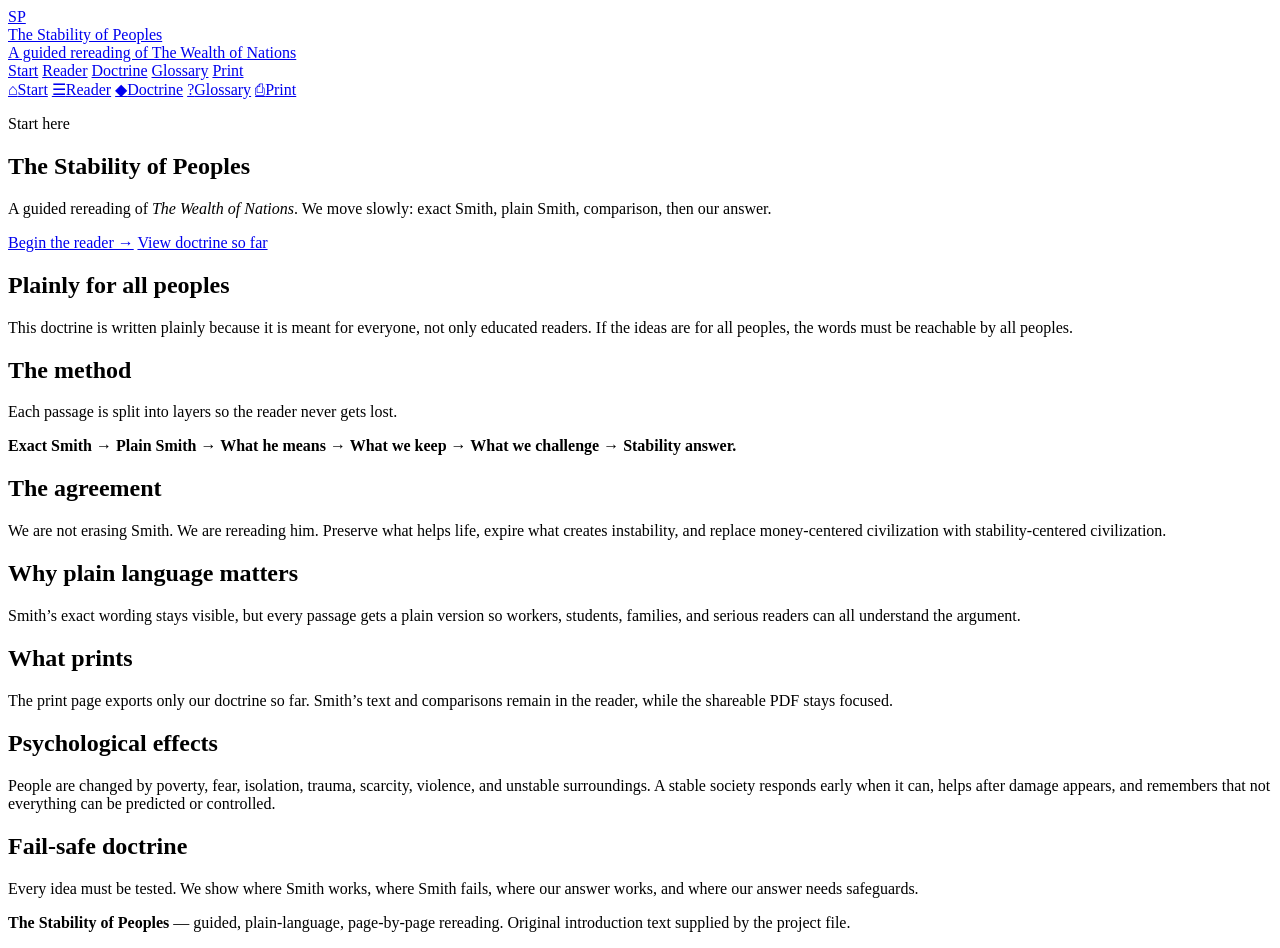
==== index.html @ e4f7df4a "First Upload v1.4 Upload" ====
<!doctype html>
<html lang="en">
<head>
<meta charset="utf-8"><meta name="viewport" content="width=device-width, initial-scale=1">
<title>The Stability of Peoples</title>
<link rel="stylesheet" href="assets/style.css">
</head>
<body data-page="start">

<header class="app-top">
  <a class="brand" href="index.html">
    <div class="brand-mark">SP</div>
    <div>
      <div class="brand-title">The Stability of Peoples</div>
      <div class="brand-subtitle">A guided rereading of The Wealth of Nations</div>
    </div>
  </a>
  <nav class="top-nav"><a class="nav-link" data-nav="start" href="index.html">Start</a>
<a class="nav-link" data-nav="reader" href="reader.html">Reader</a>
<a class="nav-link" data-nav="doctrine" href="doctrine.html">Doctrine</a>
<a class="nav-link" data-nav="glossary" href="glossary.html">Glossary</a>
<a class="nav-link" data-nav="print" href="print.html">Print</a></nav>
</header>
<nav class="mobile-bottom"><a data-nav="start" href="index.html"><span>⌂</span>Start</a>
<a data-nav="reader" href="reader.html"><span>☰</span>Reader</a>
<a data-nav="doctrine" href="doctrine.html"><span>◆</span>Doctrine</a>
<a data-nav="glossary" href="glossary.html"><span>?</span>Glossary</a>
<a data-nav="print" href="print.html"><span>⎙</span>Print</a></nav>

<main class="shell">
  <section class="hero">
    <p class="eyebrow">Start here</p>
    <h1>The Stability of Peoples</h1>
    <p class="lede">A guided rereading of <em>The Wealth of Nations</em>. We move slowly: exact Smith, plain Smith, comparison, then our answer.</p>
    <div class="action-row">
      <a class="primary" href="reader.html">Begin the reader →</a>
      <a class="secondary" href="doctrine.html">View doctrine so far</a>
    </div>
  </section>

  <section class="card purpose-card">
    <h2>Plainly for all peoples</h2>
    <p>This doctrine is written plainly because it is meant for everyone, not only educated readers. If the ideas are for all peoples, the words must be reachable by all peoples.</p>
  </section>

  <section class="grid two">
    <article class="card">
      <h2>The method</h2>
      <p>Each passage is split into layers so the reader never gets lost.</p>
      <p><strong>Exact Smith → Plain Smith → What he means → What we keep → What we challenge → Stability answer.</strong></p>
    </article>
    <article class="card">
      <h2>The agreement</h2>
      <p>We are not erasing Smith. We are rereading him. Preserve what helps life, expire what creates instability, and replace money-centered civilization with stability-centered civilization.</p>
    </article>
    <article class="card">
      <h2>Why plain language matters</h2>
      <p>Smith’s exact wording stays visible, but every passage gets a plain version so workers, students, families, and serious readers can all understand the argument.</p>
    </article>
    <article class="card">
      <h2>What prints</h2>
      <p>The print page exports only our doctrine so far. Smith’s text and comparisons remain in the reader, while the shareable PDF stays focused.</p>
    </article>
    <article class="card">
      <h2>Psychological effects</h2>
      <p>People are changed by poverty, fear, isolation, trauma, scarcity, violence, and unstable surroundings. A stable society responds early when it can, helps after damage appears, and remembers that not everything can be predicted or controlled.</p>
    </article>
    <article class="card">
      <h2>Fail-safe doctrine</h2>
      <p>Every idea must be tested. We show where Smith works, where Smith fails, where our answer works, and where our answer needs safeguards.</p>
    </article>
  </section>
</main>

<footer class="footer">
  <p><strong>The Stability of Peoples</strong> — guided, plain-language, page-by-page rereading. Original introduction text supplied by the project file.</p>
</footer>
<script src="assets/content.js"></script>
<script src="assets/script.js"></script>

</body></html>
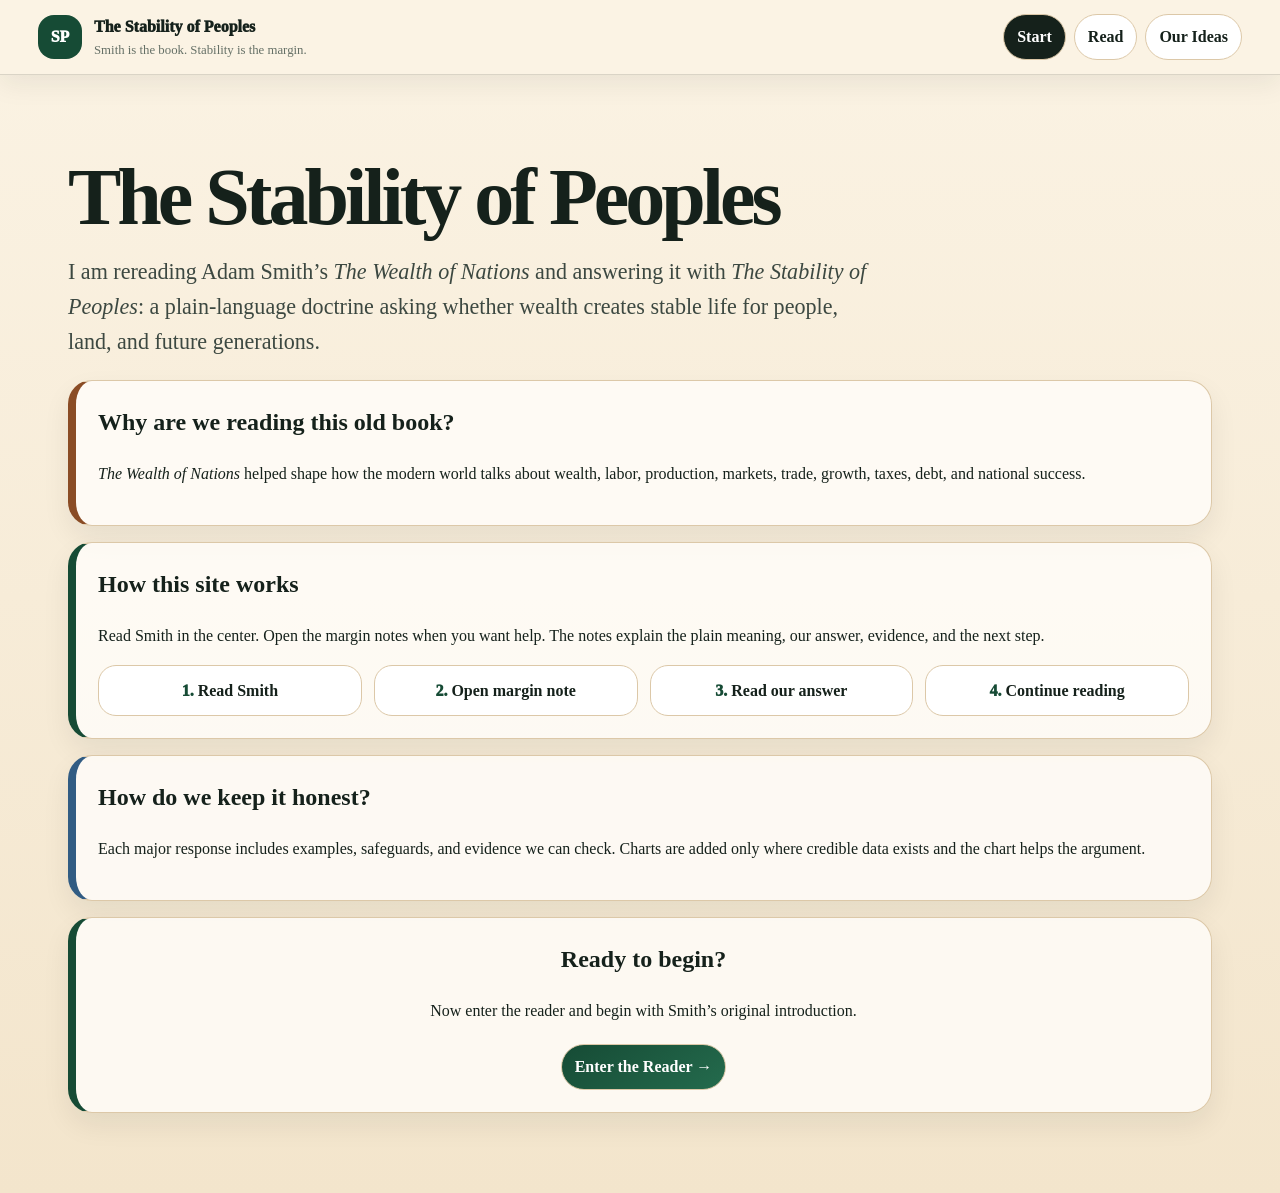
==== commit 3c5dd010: "Name Change" ====
--- a/index.html
+++ b/index.html
@@ -1,81 +1,471 @@
 <!doctype html>
 <html lang="en">
 <head>
-<meta charset="utf-8"><meta name="viewport" content="width=device-width, initial-scale=1">
+<meta charset="utf-8">
+<meta name="viewport" content="width=device-width, initial-scale=1">
 <title>The Stability of Peoples</title>
-<link rel="stylesheet" href="assets/style.css">
+<style>
+:root{
+  --paper:#fbf3e4;--paper2:#f3e5cc;--ink:#15211b;--muted:#657066;--line:#dcc8a8;
+  --smith:#8a4c25;--smithSoft:#fff5e6;--plain:#315c83;--plainSoft:#eef6ff;
+  --stab:#164b35;--stab2:#246b4d;--stabSoft:#eff9f2;--gold:#d39b32;--rose:#9d4358;--bottom:72px
+}
+*{box-sizing:border-box}
+html{scroll-behavior:smooth}
+body{margin:0;color:var(--ink);background:linear-gradient(180deg,var(--paper),var(--paper2));font-family:Georgia,'Times New Roman',serif;line-height:1.6}
+button{font-family:inherit}
+.page{display:none}.page.active{display:block}
+.top{position:sticky;top:0;z-index:50;display:flex;justify-content:space-between;align-items:center;gap:16px;padding:14px clamp(14px,4vw,38px);background:rgba(251,243,228,.96);border-bottom:1px solid rgba(21,33,27,.14);box-shadow:0 8px 28px rgba(21,33,27,.08)}
+.brand{display:flex;gap:12px;align-items:center;text-decoration:none;color:var(--ink)}
+.mark{width:44px;height:44px;display:grid;place-items:center;border-radius:16px;background:var(--stab);color:white;font-weight:950}
+.brand-title{font-weight:950}.brand-sub{font-size:.8rem;color:var(--muted)}
+.nav{display:flex;gap:8px}
+.nav a,.btn{border:1px solid var(--line);background:#fff;text-decoration:none;color:var(--ink);padding:9px 13px;border-radius:999px;font-weight:850;cursor:pointer}
+.nav a.active{background:var(--ink);color:#fff}
+.bottom{display:none}
+.shell{width:min(1180px,100%);margin:auto;padding:26px 18px 64px}
+.hero{padding:clamp(28px,6vw,58px) 0 20px}
+.eyebrow{margin:0 0 10px;color:var(--rose);font-weight:950;letter-spacing:.12em;text-transform:uppercase;font-size:.76rem}
+h1{margin:0;font-size:clamp(2.25rem,7vw,5rem);line-height:.96;letter-spacing:-.05em}
+.lede{max-width:800px;font-size:clamp(1.06rem,2.2vw,1.38rem);color:#3c4841;margin:18px 0 0}
+.card{border:1px solid var(--line);border-radius:24px;padding:22px;margin-bottom:16px;background:rgba(255,253,250,.84);box-shadow:0 12px 28px rgba(21,33,27,.07)}
+.card h2{margin-top:0}.importance{border-left:8px solid var(--smith)}.purpose{border-left:8px solid var(--stab)}.data{border-left:8px solid var(--plain)}
+.actions{display:flex;gap:10px;flex-wrap:wrap;margin-top:20px}.primary{background:linear-gradient(145deg,var(--stab),var(--stab2));color:#fff}.secondary{background:#fff}
+.steps{display:grid;grid-template-columns:repeat(4,1fr);gap:12px;margin-top:15px}
+.step{border:1px solid var(--line);border-radius:18px;background:white;padding:12px;text-align:center;white-space:nowrap;font-weight:850}.step span{color:var(--stab);font-weight:950}
+.reader{display:grid;grid-template-columns:220px minmax(0,1fr) 340px;gap:20px;align-items:start}
+.side,.margin{position:sticky;top:88px;border:1px solid var(--line);border-radius:22px;background:rgba(255,253,250,.9);padding:14px;box-shadow:0 12px 28px rgba(21,33,27,.07);max-height:calc(100vh - 108px);overflow:auto}
+.side h2,.margin h2{font-size:1.05rem;margin:0 0 8px}.side p,.empty p{font-size:.92rem;color:var(--muted);margin:0 0 10px}
+.sections-shell{position:sticky;top:88px;background:transparent!important;border:0!important;box-shadow:none!important;padding:0!important;max-height:none!important;overflow:visible!important}
+.sections-main-toggle{width:100%;justify-content:center}
+.sections-drawer{display:none;margin-top:10px;border:1px solid var(--line);border-radius:22px;background:rgba(255,253,250,.93);box-shadow:0 12px 28px rgba(21,33,27,.07);padding:14px}
+.sections-drawer.open{display:block}
+.secbtn{width:100%;display:flex;justify-content:space-between;gap:8px;border:1px solid var(--line);border-radius:16px;background:var(--smithSoft);padding:11px;text-align:left;font-weight:950;cursor:pointer}
+.secbtn small{display:block;color:var(--muted);font-weight:700}
+.passages{display:none;padding:8px 0}.passages.open{display:block}
+.passages button{width:100%;text-align:left;border:0;background:transparent;border-radius:12px;padding:9px;cursor:pointer;font-weight:850}
+.passages button:hover,.passages button.active{background:#fff}
+.book{background:#fffdf8!important;border-radius:0!important;padding:clamp(18px,3vw,42px)!important;box-shadow:none!important}
+.book-head{text-align:center;border-bottom:1px solid rgba(21,33,27,.15);padding-bottom:18px;margin:0 auto 24px;max-width:760px}
+.book-head h2{margin:0;font-size:clamp(1.8rem,4vw,3rem)}.book-head p{color:var(--muted);max-width:620px;margin:8px auto 0}
+.book-text{max-width:760px;margin:0 auto;font-size:clamp(1.06rem,2.1vw,1.24rem);line-height:1.88}
+.para{position:relative;margin:0 0 1.4em;padding-right:46px}.para p{margin:0}
+.star{position:absolute;right:0;top:.1em;width:34px;height:34px;border-radius:999px;border:1px solid var(--line);background:#fff8e9;color:var(--smith);display:grid;place-items:center;cursor:pointer;font-weight:950;box-shadow:0 6px 14px rgba(21,33,27,.08)}
+.star.active{background:var(--stab);color:#fff}
+.margin-explainer{max-width:760px;margin:0 auto 22px;padding:14px 16px;border:1px solid var(--line);border-left:6px solid var(--smith);border-radius:18px;background:#fff8e9;font-size:.98rem}
+.read-bottom-controls{max-width:760px;margin:28px auto 0;padding-top:18px;border-top:1px solid rgba(21,33,27,.14);display:flex;justify-content:space-between;gap:12px}
+.read-bottom-controls button{min-width:120px}
+.note{border:0!important;border-radius:18px!important;background:#fff;padding:14px;margin-bottom:12px;box-shadow:0 8px 18px rgba(21,33,27,.06)}
+.note h3{margin:0 0 8px;color:var(--stab);text-transform:uppercase;font-size:.74rem!important;letter-spacing:.11em!important}
+.note.plain{background:linear-gradient(180deg,#e9f4ff,#fff)!important;border-top:6px solid var(--plain)!important}
+.note.challenge{background:linear-gradient(180deg,#fff2d9,#fff)!important;border-top:6px solid var(--gold)!important}
+.note.answer{background:linear-gradient(180deg,#e8f8ee,#fff)!important;border-top:8px solid var(--stab)!important}
+.note.chart{background:linear-gradient(180deg,#eaf1ff,#fff)!important;border-top:8px solid #263b73!important}
+.note.takeaway{background:linear-gradient(180deg,#e3f6eb,#fff)!important;border:2px solid rgba(22,75,53,.22)!important}
+.note-flow-cue{text-align:center;color:var(--muted);font-weight:950;margin:-5px 0 7px}
+.eg{display:grid;gap:8px}.eg div{border:1px solid var(--line);border-radius:14px;background:#fff;padding:10px}.eg strong{display:block;color:var(--smith);margin-bottom:4px}
+.svg-line-chart{width:100%;height:auto;display:block;background:#fff;border:1px solid rgba(49,92,131,.18);border-radius:16px;margin:12px 0}
+.chart-legend{display:flex;flex-wrap:wrap;gap:8px;margin:8px 0 10px;font-size:.86rem}.legend-item{display:inline-flex;align-items:center;gap:6px;padding:5px 9px;border:1px solid var(--line);border-radius:999px;background:#fff}
+.legend-swatch{width:18px;height:4px;border-radius:999px;background:#315c83}.legend-swatch.income{background:#164b35}
+.chart-source{font-size:.82rem;color:var(--muted);border-top:1px solid rgba(21,33,27,.12);padding-top:8px;margin-top:8px}
+.chartnote{color:var(--muted);font-size:.86rem}.doctrine-line{font-size:clamp(1.08rem,2vw,1.38rem);font-weight:950;line-height:1.28;color:var(--stab)}
+.mactions{display:flex;gap:8px;flex-wrap:wrap;margin-top:14px}.mactions .primary{width:100%}
+.list{display:grid;gap:12px}.doctrine{counter-increment:item;display:grid;grid-template-columns:48px 1fr;gap:14px;border:1px solid var(--line);border-radius:22px;padding:18px;background:#fff}.list.doctrines{counter-reset:item}
+.doctrine:before{content:counter(item);display:grid;place-items:center;width:42px;height:42px;border-radius:15px;background:var(--stab);color:#fff;font-weight:950}
+.gloss{display:grid;grid-template-columns:180px 1fr;gap:14px;padding:18px;border-radius:20px;border:1px solid var(--line);background:#fff}.term{font-weight:950;color:var(--smith)}
+.sheet{display:none;position:fixed;left:0;right:0;bottom:var(--bottom);z-index:90;background:rgba(251,243,228,.98);border-top:1px solid var(--line);box-shadow:0 -18px 45px rgba(21,33,27,.22);max-height:72vh;overflow:auto;padding:14px}.sheet.open{display:block}
+.sheethead{display:flex;justify-content:space-between;align-items:center;gap:10px;margin-bottom:10px}.sheethead h2{font-size:1.1rem;margin:0}
+@media(max-width:1060px){.reader{grid-template-columns:210px 1fr}.margin{display:none}}
+@media(max-width:760px){
+  body{padding-bottom:var(--bottom)}.nav{display:none}.top{position:relative}.brand-sub{display:none}
+  .bottom{position:fixed;bottom:0;left:0;right:0;z-index:80;height:var(--bottom);display:grid;grid-template-columns:repeat(3,1fr);background:rgba(251,243,228,.96);border-top:1px solid rgba(21,33,27,.16);box-shadow:0 -10px 30px rgba(21,33,27,.12)}
+  .bottom a{display:flex;flex-direction:column;align-items:center;justify-content:center;gap:3px;text-decoration:none;font-size:.73rem;font-weight:900}.bottom a.active{color:var(--stab)}
+  .shell{text-align:center;padding:18px 14px 38px}.reader,.steps,.gloss{grid-template-columns:1fr}.sections-shell{position:relative;top:auto;text-align:left}
+  .book{text-align:left;padding:18px 12px!important}.book-head{text-align:center}.para{padding-right:0}.star{position:static;display:inline-grid;margin-top:10px}
+  .lede{margin-left:auto;margin-right:auto}.actions{justify-content:center}.step{white-space:normal}
+  .read-bottom-controls{flex-direction:column}.read-bottom-controls button{width:100%}
+}
+@media print{.top,.bottom,.side,.margin,.sheet,.star{display:none!important}body{background:#fff;color:#000;padding:0}.page{display:block!important}.shell{max-width:100%;padding:0}.hero,.card,.book{box-shadow:none;border-color:#999;background:#fff}}
+
+/* V5: close/continue behavior + generic indexed line chart polish */
+.margin-empty-reset{
+  border:1px dashed var(--line);
+  border-radius:18px;
+  padding:16px;
+  background:#fffdf8;
+}
+.chart-subnote{
+  font-size:.82rem;
+  color:var(--muted);
+  margin-top:-4px;
+}
+
+.sheet,
+#sheetBody {
+  scroll-behavior: auto !important;
+}
+
+
+/* Hour update: start entry, reader onboarding, examples good/bad */
+.start-entry-card{text-align:center;border-left:8px solid var(--stab)}
+.start-entry-card .actions{justify-content:center}
+.before-begin{max-width:760px;margin:0 auto 22px;padding:18px 18px;border:2px solid rgba(22,75,53,.22);border-left:10px solid var(--stab);border-radius:22px;background:linear-gradient(180deg,#e8f8ee,#fffdf8);box-shadow:0 12px 28px rgba(21,33,27,.07)}
+.before-begin h2{margin:0 0 8px;font-size:1.28rem}
+.before-begin p{margin:0 0 14px}
+.eg .good{background:linear-gradient(180deg,#e8f8ee,#fff)!important;border-left:7px solid var(--stab)!important}
+.eg .bad{background:linear-gradient(180deg,#ffe9e9,#fff)!important;border-left:7px solid #9d2f2f!important}
+.eg .warning{background:linear-gradient(180deg,#fff2d9,#fff)!important;border-left:7px solid var(--gold)!important}
+
+
+/* Passage 1 evidence cards */
+.fact-cards{
+  display:grid;
+  grid-template-columns:1fr 1fr;
+  gap:12px;
+  margin:12px 0;
+}
+.fact-card{
+  border:1px solid rgba(21,33,27,.14);
+  border-radius:18px;
+  background:#fff;
+  padding:14px;
+  box-shadow:0 8px 18px rgba(21,33,27,.05);
+}
+.fact-card .flabel{
+  font-size:.75rem;
+  font-weight:950;
+  letter-spacing:.08em;
+  text-transform:uppercase;
+  color:var(--muted);
+  margin-bottom:6px;
+}
+.fact-card .fvalue{
+  font-size:1.45rem;
+  line-height:1.08;
+  color:var(--stab);
+  font-weight:950;
+  margin-bottom:8px;
+}
+.fact-card .fcaption{
+  font-size:.88rem;
+  color:#3c4841;
+}
+@media(max-width:760px){
+  .fact-cards{grid-template-columns:1fr}
+}
+
+
+/* Evidence chart polish update */
+.vchart{
+  display:grid;
+  gap:14px;
+  margin:16px 0;
+}
+.vchart .row{
+  display:grid;
+  grid-template-columns:58px 1fr auto;
+  align-items:center;
+  gap:10px;
+  font-weight:850;
+}
+.vchart .track{
+  height:28px;
+  border-radius:999px;
+  background:#eef2ee;
+  overflow:hidden;
+  border:1px solid rgba(21,33,27,.12);
+}
+.vchart .fill{
+  height:100%;
+  border-radius:999px;
+  background:linear-gradient(90deg,var(--stab),var(--stab2));
+}
+.vchart .val{
+  font-size:1.12rem;
+  color:var(--stab);
+  font-weight:950;
+}
+.meaning-note{
+  border:1px solid rgba(22,75,53,.2);
+  border-left:7px solid var(--stab);
+  background:linear-gradient(180deg,#f0fbf3,#fff);
+  border-radius:16px;
+  padding:12px;
+  margin-top:12px;
+  font-size:.92rem;
+}
+@media(max-width:760px){
+  .vchart .row{grid-template-columns:1fr}
+  .vchart .track{height:24px}
+}
+
+</style>
 </head>
-<body data-page="start">
-
-<header class="app-top">
-  <a class="brand" href="index.html">
-    <div class="brand-mark">SP</div>
-    <div>
-      <div class="brand-title">The Stability of Peoples</div>
-      <div class="brand-subtitle">A guided rereading of The Wealth of Nations</div>
-    </div>
-  </a>
-  <nav class="top-nav"><a class="nav-link" data-nav="start" href="index.html">Start</a>
-<a class="nav-link" data-nav="reader" href="reader.html">Reader</a>
-<a class="nav-link" data-nav="doctrine" href="doctrine.html">Doctrine</a>
-<a class="nav-link" data-nav="glossary" href="glossary.html">Glossary</a>
-<a class="nav-link" data-nav="print" href="print.html">Print</a></nav>
+<body>
+<header class="top">
+  <a class="brand" href="#start"><div class="mark">SP</div><div><div class="brand-title">The Stability of Peoples</div><div class="brand-sub">Smith is the book. Stability is the margin.</div></div></a>
+  <nav class="nav"><a data-route="start" href="#start">Start</a><a data-route="read" href="#read">Read</a><a data-route="ideas" href="#ideas">Our Ideas</a></nav>
 </header>
-<nav class="mobile-bottom"><a data-nav="start" href="index.html"><span>⌂</span>Start</a>
-<a data-nav="reader" href="reader.html"><span>☰</span>Reader</a>
-<a data-nav="doctrine" href="doctrine.html"><span>◆</span>Doctrine</a>
-<a data-nav="glossary" href="glossary.html"><span>?</span>Glossary</a>
-<a data-nav="print" href="print.html"><span>⎙</span>Print</a></nav>
-
-<main class="shell">
-  <section class="hero">
-    <p class="eyebrow">Start here</p>
-    <h1>The Stability of Peoples</h1>
-    <p class="lede">A guided rereading of <em>The Wealth of Nations</em>. We move slowly: exact Smith, plain Smith, comparison, then our answer.</p>
-    <div class="action-row">
-      <a class="primary" href="reader.html">Begin the reader →</a>
-      <a class="secondary" href="doctrine.html">View doctrine so far</a>
+<nav class="bottom"><a data-route="start" href="#start"><span>⌂</span>Start</a><a data-route="read" href="#read"><span>☰</span>Read</a><a data-route="ideas" href="#ideas"><span>◆</span>Ideas</a></nav>
+<main>
+  <section class="page active" id="page-start">
+    <div class="shell">
+      <section class="hero">
+        <!---- <p class="eyebrow"></p>  Just in case I ever want to use this --> 
+        <h1>The Stability of Peoples</h1>
+        <p class="lede">I am rereading Adam Smith’s <em>The Wealth of Nations</em> and answering it with <em>The Stability of Peoples</em>: a plain-language doctrine asking whether wealth creates stable life for people, land, and future generations.</p>
+      </section>
+      <section class="card importance"><h2>Why are we reading this old book?</h2><p><em>The Wealth of Nations</em> helped shape how the modern world talks about wealth, labor, production, markets, trade, growth, taxes, debt, and national success.</p></section>
+      <section class="card purpose"><h2>How this site works</h2><p>Read Smith in the center. Open the margin notes when you want help. The notes explain the plain meaning, our answer, evidence, and the next step.</p><div class="steps"><div class="step"><span>1.</span> Read Smith</div><div class="step"><span>2.</span> Open margin note</div><div class="step"><span>3.</span> Read our answer</div><div class="step"><span>4.</span> Continue reading</div></div></section>
+      <section class="card data"><h2>How do we keep it honest?</h2><p>Each major response includes examples, safeguards, and evidence we can check. Charts are added only where credible data exists and the chart helps the argument.</p></section>
+      <section class="card purpose start-entry-card"><h2>Ready to begin?</h2><p>Now enter the reader and begin with Smith’s original introduction.</p><div class="actions"><a class="btn primary" href="#read">Enter the Reader →</a></div></section>
     </div>
   </section>
-
-  <section class="card purpose-card">
-    <h2>Plainly for all peoples</h2>
-    <p>This doctrine is written plainly because it is meant for everyone, not only educated readers. If the ideas are for all peoples, the words must be reachable by all peoples.</p>
+  <section class="page" id="page-read">
+    <div class="shell">
+      
+      <div class="before-begin no-print"><h2>Before you begin</h2><p><strong>Read Smith like a book.</strong> The ✦ mark opens the margin notes when you want the plain meaning, our answer, evidence, and takeaway.</p></div>
+      
+      <div class="reader">
+        <aside class="side no-print sections-shell"><button class="btn secondary sections-main-toggle" id="sectionsToggle">☰ Sections</button><div class="sections-drawer" id="sectionsDrawer"><h2>Sections</h2><p>Open a section and jump to a part of the text.</p><div id="sectionNav"></div></div></aside>
+        <article class="book"><div id="bookRoot"></div><div class="read-bottom-controls no-print"><button class="btn secondary" id="readPrev">← Back</button><button class="btn primary" id="readNext">Next →</button></div></article>
+        <aside class="margin" id="margin"><div class="empty"><h2>Margin notes</h2><p>Select a margin mark beside Smith’s text. This side panel will show the plain meaning, our answer, examples, evidence, and takeaway.</p></div></aside>
+      </div>
+    </div>
   </section>
-
-  <section class="grid two">
-    <article class="card">
-      <h2>The method</h2>
-      <p>Each passage is split into layers so the reader never gets lost.</p>
-      <p><strong>Exact Smith → Plain Smith → What he means → What we keep → What we challenge → Stability answer.</strong></p>
-    </article>
-    <article class="card">
-      <h2>The agreement</h2>
-      <p>We are not erasing Smith. We are rereading him. Preserve what helps life, expire what creates instability, and replace money-centered civilization with stability-centered civilization.</p>
-    </article>
-    <article class="card">
-      <h2>Why plain language matters</h2>
-      <p>Smith’s exact wording stays visible, but every passage gets a plain version so workers, students, families, and serious readers can all understand the argument.</p>
-    </article>
-    <article class="card">
-      <h2>What prints</h2>
-      <p>The print page exports only our doctrine so far. Smith’s text and comparisons remain in the reader, while the shareable PDF stays focused.</p>
-    </article>
-    <article class="card">
-      <h2>Psychological effects</h2>
-      <p>People are changed by poverty, fear, isolation, trauma, scarcity, violence, and unstable surroundings. A stable society responds early when it can, helps after damage appears, and remembers that not everything can be predicted or controlled.</p>
-    </article>
-    <article class="card">
-      <h2>Fail-safe doctrine</h2>
-      <p>Every idea must be tested. We show where Smith works, where Smith fails, where our answer works, and where our answer needs safeguards.</p>
-    </article>
-  </section>
+  <section class="page" id="page-ideas"><div class="shell"><section class="hero"><p class="eyebrow">Our ideas</p><h1>Doctrine so far</h1><p class="lede">Written plainly for all peoples, not only educated readers.</p></section><section id="doctrine"></section><section class="card no-print"><button class="btn primary" onclick="window.print()">Print / Save as PDF</button></section></div></section>
+  <section class="page" id="page-help"><div class="shell"><section class="hero"><p class="eyebrow">Word help</p><h1>Glossary</h1><p class="lede">Old economic words translated into plain language.</p></section><section id="glossary"></section></div></section>
 </main>
-
-<footer class="footer">
-  <p><strong>The Stability of Peoples</strong> — guided, plain-language, page-by-page rereading. Original introduction text supplied by the project file.</p>
-</footer>
-<script src="assets/content.js"></script>
-<script src="assets/script.js"></script>
-
-</body></html>
+<section class="sheet" id="sheet"><div class="sheethead"><h2>Margin note</h2><button class="btn" id="closeSheet">Close</button></div><div id="sheetBody"></div></section>
+<script>window.SOP_DATA = {"project": {"title": "The Stability of Peoples", "subtitle": "A guided rereading of The Wealth of Nations", "modeLabels": {"exact": "Exact Smith", "plain": "Plain Smith", "compare": "Compare", "answer": "Our Answer"}, "plainPurpose": "This doctrine is written plainly for all peoples, not only educated readers. If an idea is meant to serve everyone, the words must be reachable by everyone.", "importanceIntro": {"title": "Why reread The Wealth of Nations?", "body": "We are not reading Adam Smith as a dead historical author. We are reading him because the modern world still lives inside many of the questions his work helped make normal: How do nations grow? How should labor be organized? How do markets, trade, capital, public revenue, and debt shape national success? The Wealth of Nations did not create modern economics by itself, but it became one of the great source texts behind wealth-centered economic common sense. That is why The Stability of Peoples answers it directly. If we are living inside a world shaped by wealth-centered doctrine, then we must ask whether wealth has actually created stable life for people, land, and future generations.", "example1": "Smith’s division of labor still echoes in factories, warehouses, offices, logistics, and supply chains: one person does one part, another person does another part, and the whole system produces more.", "example2": "Smith argued that national wealth is not just gold or money, but what people produce and trade. Today countries still judge themselves by production, trade, GDP, jobs, markets, and growth."}}, "passages": [{"id": "intro-01", "section": "Introduction", "number": "Passage 1 of 6", "title": "Annual Labour Supplies Life", "exact": "The annual labour of every nation is the fund which originally supplies it with all the necessaries and conveniencies of life which it annually consumes, and which consist always either in the immediate produce of that labour, or in what is purchased with that produce from other nations.", "plainSmith": "The work people do each year is what gives a country the food, goods, comforts, and trade it lives on.", "smithMeans": "Smith begins by saying that a nation’s real supply does not come from gold or titles. It comes from the yearly work of its people and what that work can produce or trade for.", "keep": "We keep the move away from money-worship. Smith is right that real wealth begins in actual human work and real supply.", "challenge": "Supply alone is not enough. A society can produce a lot and still leave its people unstable, isolated, sick, indebted, or unable to live with dignity.", "answer": "Smith is right that work supplies life, but we have to go further. People do not only need goods. They need stable lives. A society should ask: does our work create food, shelter, care, safe movement, repair, and a better future, or does it only create more things while people stay unstable?", "doctrine": "Work should not only produce things. It should protect life over time.", "examples": {"smithWorks": "A farming town grows enough food, repairs tools, and trades extra crops for supplies. Smith’s point works because real labor creates real life support.", "smithFails": "A country produces record amounts of goods, but workers cannot afford rent or healthcare. The work exists, but life is still unstable.", "oursWorks": "A city counts food, housing, repair, care, and safe movement as part of its real work. It uses human capability to keep life steady.", "oursFails": "If society calls everything 'stability work' without clear priorities, people can be over-directed or confused. Safeguard: define basic needs first and keep participation transparent."}, "chart": {"chartType": "line", "chartTitle": "Production is not protection", "chartIdea": "This chart asks a direct life-protection question: after all the work, growth, and supply in the country, can people absorb a small emergency without borrowing, selling something, or falling behind?", "measureQuestion": "Can ordinary adults protect themselves from a small emergency?", "whatItShows": "From 2013 to 2025, the share of adults who could cover a $400 emergency with cash or equivalent improved but stayed fragile. The youngest adults end at only 45%, meaning most adults under 30 could not cover that small emergency in this way.", "whatItDoesNotProve": "This does not prove production is bad. It does not explain every cause of financial fragility. It shows that supply alone is not protection: work should help life become more secure over time.", "sourceNote": "Source: Federal Reserve Survey of Household Economics and Decisionmaking, adults who would cover a $400 emergency expense using cash or its equivalent. The table runs from 2013 to 2025 and includes age breakdowns.", "lineSeries": [{"key": "allAdults", "label": "All adults", "color": "#315c83"}, {"key": "age18to29", "label": "Ages 18–29", "color": "#8a4c25"}], "lineData": [{"year": "2013", "allAdults": 50, "age18to29": 41}, {"year": "2014", "allAdults": 53, "age18to29": 42}, {"year": "2015", "allAdults": 54, "age18to29": 45}, {"year": "2016", "allAdults": 56, "age18to29": 46}, {"year": "2017", "allAdults": 59, "age18to29": 50}, {"year": "2018", "allAdults": 61, "age18to29": 51}, {"year": "2019", "allAdults": 63, "age18to29": 50}, {"year": "2020", "allAdults": 64, "age18to29": 54}, {"year": "2021", "allAdults": 68, "age18to29": 58}, {"year": "2022", "allAdults": 63, "age18to29": 51}, {"year": "2023", "allAdults": 63, "age18to29": 52}, {"year": "2024", "allAdults": 63, "age18to29": 47}, {"year": "2025", "allAdults": 63, "age18to29": 45}], "valueSuffix": "%", "meaningNote": "This is not a poverty line or income chart. It is a practical stability test: could someone cover a small emergency with cash or its equivalent? If not, ordinary life is still exposed.", "dataSources": ["Federal Reserve SHED: $400 emergency expense, all adults and by age, 2013–2025."]}, "lessonTitle": "Where wealth comes from", "beforeRead": "Smith begins with a simple idea: a country lives from the work people do.", "simpleTakeaway": "Work creates supply, but supply is not enough. Work should help protect life over time.", "marginTitle": "Where wealth comes from", "marginIntro": "Smith begins by saying a nation lives from the work people do each year."}, {"id": "intro-02", "section": "Introduction", "number": "Passage 2 of 6", "title": "Supply Compared to Population", "exact": "According, therefore, as this produce, or what is purchased with it, bears a greater or smaller proportion to the number of those who are to consume it, the nation will be better or worse supplied with all the necessaries and conveniencies for which it has occasion.", "plainSmith": "A country is better or worse supplied depending on how much it produces or trades for compared with how many people need to live from it.", "smithMeans": "Smith is measuring national well-being by the relationship between supply and the number of people who must consume that supply.", "keep": "We keep the basic question of proportion. A society must ask whether enough exists for the people who depend on it.", "challenge": "Enough total supply does not mean fair access, stable access, or healthy access. Food can exist while people go hungry. Housing can exist while people sleep outside. Medicine can exist while people die without care.", "answer": "Smith is right that supply must be compared to the number of people who need it. But we cannot stop at total supply. We have to ask whether people can actually reach what exists. Food on shelves does not feed people who cannot afford it. Empty homes do not house people if rent blocks them.", "doctrine": "A society is not abundant if people cannot reach what they need.", "examples": {"smithWorks": "A village has enough grain stored for winter because it produced enough for its population. Supply compared to people matters.", "smithFails": "A city has enough apartments and food, but prices keep working families from accessing them.", "oursWorks": "A local system tracks not only how much food and housing exists, but who can actually reach it.", "oursFails": "Access programs can be abused or become unfair if rules are unclear. Safeguard: make access simple, public, reviewed, and tied to real need."}, "chart": {"chartType": "line", "chartTitle": "More renters are blocked by cost", "chartIdea": "This chart shows the share of renter households spending more than 30% of income on rent and utilities. It uses one unit: percent of renters. The point is simple: even in a wealthy society, many people cannot reach housing affordably.", "measureQuestion": "Can people actually reach the housing society has produced?", "whatItShows": "The share of renter households burdened by housing costs has grown over the long run, from roughly one quarter of renters in 1960 to about half of renters in recent years.", "whatItDoesNotProve": "This does not prove there is enough housing everywhere. It does not explain every cause of high rent. It proves the simpler point that supply and access are different: many people cannot reach housing affordably.", "sourceNote": "Sources: Harvard Joint Center for Housing Studies long-run renter cost-burden analysis; U.S. Census Bureau renter cost-burden reporting. Cost burden means spending more than 30% of income on rent and utilities.", "lineSeries": [{"key": "burdenShare", "label": "Cost-burdened renter households", "color": "#8a4c25"}], "lineData": [{"year": "1960", "burdenShare": 24}, {"year": "1980", "burdenShare": 35}, {"year": "2021", "burdenShare": 49}, {"year": "2023", "burdenShare": 50}, {"year": "2024", "burdenShare": 49}], "valueSuffix": "%", "dataSources": ["Harvard Joint Center for Housing Studies: long-run renter cost burdens.", "U.S. Census Bureau: renter households spending more than 30% of income on rent and utilities."]}, "lessonTitle": "Enough for the people", "beforeRead": "Smith asks whether what a country produces is enough for the people who must live from it.", "simpleTakeaway": "It is not enough for goods to exist. People must be able to reach what they need.", "marginTitle": "Enough for the people", "marginIntro": "Smith compares what a country produces with the number of people who must live from it."}, {"id": "intro-03", "section": "Introduction", "number": "Passage 3 of 6", "title": "Skill and Useful Labour", "exact": "But this proportion must in every nation be regulated by two different circumstances: first, by the skill, dexterity, and judgment with which its labour is generally applied; and, secondly, by the proportion between the number of those who are employed in useful labour, and that of those who are not so employed.", "plainSmith": "How well a country is supplied depends on how skillfully people work, and how many people are doing useful work compared with those who are not.", "smithMeans": "Smith gives two main causes of supply: the quality of labor and the share of people doing useful labor.", "keep": "We keep the importance of skill, judgment, training, and organized capability.", "challenge": "The phrase 'useful labour' is too narrow if it only means market-visible production. Care, prevention, repair, teaching, healing, and land stewardship are useful even when they do not look like profit-producing labor.", "answer": "Smith is right that skill and useful work matter. But useful work must mean more than work that produces goods for sale. Raising children, caring for elders, preventing violence, repairing homes, cleaning public spaces, restoring land, and teaching basic skills all help hold life together.", "doctrine": "Useful work is any work that helps life become more stable.", "examples": {"smithWorks": "A skilled carpenter builds stronger homes faster than an untrained person. Skill clearly improves supply.", "smithFails": "A caregiver keeps an elder safe every day, but the market may treat that work as low value or invisible.", "oursWorks": "A neighborhood counts repair, care, teaching, cleaning, and food work as real stability work.", "oursFails": "If every activity is called useful, priorities can blur. Safeguard: ask whether the work clearly lowers instability or protects life."}, "chart": {"chartType": "bar", "chartTitle": "One hidden form of useful work: unpaid family caregiving", "chartIdea": "This is one visible example of useful work the market does not fully account for. The numbers estimate the value of unpaid family caregiving, not every form of unpaid useful work.", "measureQuestion": "What useful work is invisible or undercounted if we only look at market wages?", "whatItShows": "AARP estimated unpaid family caregiving at about $600 billion in 2021 and about $1.01 trillion in 2024. That care supports families, hospitals, employers, and public systems.", "whatItDoesNotProve": "This does not count all useful work outside wages. It does not include every form of unpaid household labor, child-raising, neighborhood help, public-space maintenance, informal teaching, or prevention work.", "sourceNote": "Sources: AARP unpaid family caregiving valuation reports for 2021 and 2024.", "barData": [{"label": "2021", "value": 600}, {"label": "2024", "value": 1010}], "valuePrefix": "$", "valueSuffix": "B", "dataSources": ["AARP: Valuing the Invaluable, unpaid family caregiving estimates."], "meaningNote": "What the numbers account for: unpaid care by family caregivers, including help with daily activities, meals, transportation, medication, appointments, supervision, finances, and practical support for adults who need care. It is only one example of useful work society depends on without fully recognizing."}, "lessonTitle": "Useful work", "beforeRead": "Smith says supply depends on skill and how many people are doing useful labor.", "simpleTakeaway": "Useful work is more than market work. Care, repair, teaching, and prevention also hold life together.", "marginTitle": "Useful work", "marginIntro": "Smith says supply depends on skill and useful labor."}, {"id": "intro-04", "section": "Introduction", "number": "Passage 4 of 6", "title": "Productivity Is Not Justice", "exact": "Among civilized and thriving nations, on the contrary, though a great number of people do not labour at all, many of whom consume the produce of ten times, frequently of a hundred times, more labour than the greater part of those who work; yet the produce of the whole labour of the society is so great, that all are often abundantly supplied.", "plainSmith": "Smith says productive societies can make so much that even poor workers may have more goods than people in less productive societies. At the same time, he admits that many people who do not labor consume far more than the workers themselves.", "smithMeans": "Smith is making a comparison between societies. He is saying that high productivity can raise the general supply of goods. But inside that point, he also shows a serious inequality: some people consume the labor of many while others do the work.", "keep": "We keep the basic truth that better tools, skill, organization, and cooperation can create more goods and make life materially easier.", "challenge": "We reject using comparison to poorer conditions as proof of justice. Saying workers are better off than people somewhere else does not answer whether they are stable, respected, secure, or receiving a fair share of the life they help create.", "answer": "The Stability of Peoples asks a different question: does abundance become stable life for the people who produce it? If a society produces plenty while workers remain fragile and owners consume the labor of many, then productivity is being used to cover extraction.", "doctrine": "A society is not just because workers have more than the desperate elsewhere; it is just when the people who create abundance receive stable life from it.", "examples": {"smithWorks": "A society with better tools and organization can produce more food, clothing, housing materials, and medicine than a society with fewer tools. Smith’s point works when productivity truly expands life support.", "smithFails": "A worker may own more goods than people in poorer conditions elsewhere, but still live one emergency away from eviction, medical debt, hunger, or collapse.", "oursWorks": "A society uses productivity to shorten insecurity: better wages, safer housing, public care, food access, training, and time for family.", "oursFails": "Our response can become too focused on blaming owners and miss practical production needs. Safeguard: judge both extraction and supply. A stable people needs enough production and fair stability from that production."}, "chart": {"chartType": "line", "chartTitle": "Workers produced more, but pay did not rise the same way", "chartIdea": "This chart shows percent growth since 1973. Productivity means output per hour. Real hourly compensation means pay and benefits after inflation. The point is that producing more does not automatically mean workers receive stable life from what they produce.", "measureQuestion": "Do the people creating abundance receive stable life from it?", "whatItShows": "Productivity and compensation once moved more closely together, but after the 1970s productivity rose much faster than real hourly compensation.", "whatItDoesNotProve": "This does not prove productivity is bad. It does not prove every business owner is evil. It proves productivity by itself is not justice.", "sourceNote": "Source lane: Bureau of Labor Statistics productivity and real hourly compensation data for the nonfarm business sector; EPI productivity-pay gap presentation for historical comparison.", "lineSeries": [{"key": "productivityGrowth", "label": "Labor productivity growth", "color": "#315c83"}, {"key": "compensationGrowth", "label": "Real hourly compensation growth", "color": "#164b35"}], "lineData": [{"year": "1973", "productivityGrowth": 0, "compensationGrowth": 0}, {"year": "1990", "productivityGrowth": 30, "compensationGrowth": 9}, {"year": "2000", "productivityGrowth": 55, "compensationGrowth": 17}, {"year": "2010", "productivityGrowth": 77, "compensationGrowth": 28}, {"year": "2020", "productivityGrowth": 101, "compensationGrowth": 56}, {"year": "2024", "productivityGrowth": 112, "compensationGrowth": 62}], "valueSuffix": "%", "dataSources": ["BLS: labor productivity and real hourly compensation, nonfarm business sector.", "EPI: productivity-pay gap historical comparison."]}, "lessonTitle": "Productivity is not justice", "beforeRead": "Smith says productive societies can create much more abundance, but he also reveals a problem: some consume the labor of many.", "simpleTakeaway": "The people creating abundance should receive stable life from it.", "marginTitle": "Productivity is not justice", "marginIntro": "Smith shows that productive societies can create abundance while some consume the labor of many."}, {"id": "intro-05", "section": "Introduction", "number": "Passage 5 of 6", "title": "Smith’s Map, Our Map", "exact": "The causes of this improvement in the productive powers of labour, and the order according to which its produce is naturally distributed among the different ranks and conditions of men in the society, make the subject of the first book of this Inquiry.", "plainSmith": "Smith says Book I will study why labor becomes more productive and how what labor produces is divided among different ranks and conditions of people.", "smithMeans": "Smith is telling the reader the map of his inquiry. He will study production first, then how the product of labor is distributed through society.", "keep": "We keep the need for a clear map. A serious doctrine must show the reader what it is studying and why.", "challenge": "Smith’s map follows wealth: productivity, distribution, capital, policy, revenue, and debt. Our map has to follow stability: people, land, labor, care, movement, money, public responsibility, and long-term consequences.", "answer": "The Stability of Peoples needs its own map. We are not only asking how wealth is produced and divided. We are asking whether the whole system leaves people, land, and future generations more stable or more damaged.", "doctrine": "The old map followed wealth. The new map must follow stability.", "examples": {"smithWorks": "Smith’s map works because it organizes a huge subject. He tells the reader where the inquiry is going instead of leaving the argument scattered.", "smithFails": "A map of wealth can miss the things that decide whether life is actually stable: trauma, care, land damage, car dependency, debt pressure, public trust, and children’s conditions.", "oursWorks": "Our map helps each passage ask the same steady questions: what helps life, what creates instability, what must be changed, and what safeguards are needed.", "oursFails": "Our map can become too broad if everything is included at once. Safeguard: move page by page, keep each passage focused, and save only one clear doctrine line at a time."}, "chart": {"skipChart": true, "lineData": []}, "lessonTitle": "Smith’s map, our map", "beforeRead": "Smith tells the reader how his book will be organized. We use that to explain how our project must be organized.", "simpleTakeaway": "The old map followed wealth. The new map must follow stability.", "marginTitle": "Smith’s map, our map", "marginIntro": "Smith tells the reader how his book will be organized."}, {"id": "intro-06", "section": "Introduction", "number": "Passage 6 of 6", "title": "Public Revenue, Expense, and Debt", "exact": "The fifth and last book treats of the revenue of the sovereign, or commonwealth. In this book I have endeavoured to shew, first, what are the necessary expenses of the sovereign, or commonwealth... and, thirdly and lastly, what are the reasons and causes which have induced almost all modern governments to mortgage some part of this revenue, or to contract debts.", "plainSmith": "Smith says the final book studies public expenses, how society pays for them, and why governments take on debt.", "smithMeans": "Smith ends the introduction by turning from private production to public responsibility: what the commonwealth must pay for, who contributes, and what debt does to real wealth.", "keep": "We keep the idea that public systems have necessary expenses and that debt affects the future.", "challenge": "Public expense cannot be judged only as burden. Some public spending prevents greater instability. Some debt is destructive extraction, but some investment prevents collapse.", "answer": "Smith is right that public spending and debt matter. But we should not treat all public expense as waste. Some spending prevents bigger damage later. Some debt is dangerous because it feeds extraction. Some debt may be justified if it prevents collapse and builds stable foundations.", "doctrine": "Public spending is justified when it protects life and lowers future instability.", "examples": {"smithWorks": "A government that tracks spending, taxes, and debt can avoid waste and future burden.", "smithFails": "Fear of public cost can block repairs until bridges fail, people become homeless, or health problems become emergencies.", "oursWorks": "A city spends early on drainage, clinics, housing repair, and child support so bigger crises are prevented.", "oursFails": "Calling spending 'stability' can hide waste or corruption. Safeguard: require proof that spending lowers real instability over time."}, "chart": {"chartType": "line", "chartTitle": "Child poverty kept returning across decades", "chartIdea": "This long-run chart uses the official poverty rate for related children in families. It shows that child poverty is not one bad year. It is a repeated failure that society has seen, reduced at times, and allowed to return.", "measureQuestion": "Does public responsibility prevent child instability over time?", "whatItShows": "Child poverty fell sharply after the early 1960s, but it repeatedly rose again in later decades. The line shows many chances to make child poverty unacceptable, yet the problem kept returning.", "whatItDoesNotProve": "This does not prove every public program works or that poverty has one cause. It shows that child poverty is a long-term public responsibility, not a temporary surprise.", "sourceNote": "Source: U.S. Census Bureau child poverty data via FRED series HSTPOVARU18YRCFBPPP, related children in families below the poverty threshold. This is the official poverty measure, not the Supplemental Poverty Measure.", "lineSeries": [{"key": "childPoverty", "label": "Child poverty rate", "color": "#8a4c25"}], "lineData": [{"year": "1959", "childPoverty": 26.9}, {"year": "1969", "childPoverty": 13.8}, {"year": "1983", "childPoverty": 22.3}, {"year": "1993", "childPoverty": 22.7}, {"year": "2000", "childPoverty": 16.2}, {"year": "2010", "childPoverty": 22.0}, {"year": "2019", "childPoverty": 14.4}, {"year": "2020", "childPoverty": 15.7}, {"year": "2021", "childPoverty": 15.0}, {"year": "2022", "childPoverty": 14.8}, {"year": "2023", "childPoverty": 15.0}, {"year": "2024", "childPoverty": 14.0}], "valueSuffix": "%", "meaningNote": "The sharp 2021 Supplemental Poverty Measure drop from pandemic-era supports is important, but it uses a different poverty measure. This main chart stays with one long-run official measure so the decades are easier to compare.", "dataSources": ["FRED / U.S. Census Bureau: Poverty Status of People by Age, Related Children in Families, Below Poverty Threshold, 1959–2024."]}, "lessonTitle": "Public responsibility", "beforeRead": "Smith points to government revenue, public expenses, and debt.", "simpleTakeaway": "Public spending should be judged by whether it protects life and prevents future instability.", "marginTitle": "Public responsibility", "marginIntro": "Smith points to public expenses, revenue, and debt."}], "glossary": [{"term": "Annual labour", "smith": "The work done by a nation’s people in a year.", "plain": "The yearly work people do.", "stability": "Living capability used to supply and stabilize life."}, {"term": "Necessaries and conveniencies", "smith": "The goods and comforts society consumes.", "plain": "What people need and what makes life easier.", "stability": "The foundations of life: food, shelter, care, movement, safety, land, and dignity."}, {"term": "Useful labour", "smith": "Labor that contributes to productive supply.", "plain": "Work that helps produce what society uses.", "stability": "Any contribution that lowers instability over time, including care, repair, teaching, healing, and prevention."}, {"term": "Capital stock", "smith": "Accumulated resources that put labor into motion.", "plain": "Stored wealth or tools used to make more things happen.", "stability": "Stored capability that should serve durable life, not private domination."}, {"term": "Revenue of the sovereign", "smith": "The income of the government or commonwealth.", "plain": "Public money used for public responsibilities.", "stability": "Shared resources used to protect the foundations of life."}, {"term": "Efficiency", "smith": "Greater productive power of labor.", "plain": "Making more with skill and organization.", "stability": "Lowering total instability across the whole life of consequences."}], "doctrine": ["This doctrine is written plainly for all peoples, not only educated readers.", "If an idea is meant to serve everyone, the words must be reachable by everyone.", "People are shaped by what happens to them. A stable society responds early, fairly, and with flexibility.", "A stable society does not pretend all damage can be prevented. It prepares to help after damage appears, while protecting others from preventable harm.", "A people is not stable because it produces; it is stable when its production protects life across time.", "Abundance is false when people cannot access the foundations of life.", "Useful labor is any contribution that lowers total instability across time.", "Extraction begins when one person consumes the labor of many without restoring stability to the many.", "Abundance without stability is organized insecurity.", "Distribution must be judged by stability, not only by income.", "Public expense is justified when it secures the foundations of durable life.", "True efficiency must be measured across the whole life of its consequences.", "Efficiency does not mean lowering immediate cost. It means lowering total instability across time.", "Money may serve exchange, but it must never govern existence.", "Labor is not merely a cost of production; it is the living capacity of a people.", "A society is not just because workers have more than the desperate elsewhere; it is just when the people who create abundance receive stable life from it.", "The old map followed wealth. The new map must follow stability."], "readerMode": "modalBlocks", "sections": [{"id": "introduction", "title": "Introduction", "subtitle": "Smith’s opening argument about labor, supply, productivity, wealth, and public responsibility.", "passageIds": ["intro-01", "intro-02", "intro-03", "intro-04", "intro-05", "intro-06"]}, {"id": "book-i", "title": "Book I", "subtitle": "Labour, division of labour, wages, profit, and rent.", "passageIds": []}, {"id": "book-ii", "title": "Book II", "subtitle": "Capital stock, accumulation, and productive labour.", "passageIds": []}, {"id": "book-iii", "title": "Book III", "subtitle": "Town, country, agriculture, cities, and development.", "passageIds": []}, {"id": "book-iv", "title": "Book IV", "subtitle": "Mercantile systems, trade, policy, and colonies.", "passageIds": []}, {"id": "book-v", "title": "Book V", "subtitle": "Public expenses, revenue, taxes, and debt.", "passageIds": []}]};</script>
+<script>
+
+(function(){
+const DATA=window.SOP_DATA||{},passages=DATA.passages||[],sections=DATA.sections||[];
+let selected=null,currentReadIndex=0;
+
+function esc(s){return String(s??"").replaceAll("&","&amp;").replaceAll("<","&lt;").replaceAll(">","&gt;").replaceAll('"',"&quot;").replaceAll("'","&#039;")}
+function route(){const raw=(location.hash||"#start").replace("#","").split(":")[0];return ["start","read","ideas","help"].includes(raw)?raw:"start"}
+function renderRoute(){const r=route();document.querySelectorAll(".page").forEach(p=>p.classList.remove("active"));document.querySelector("#page-"+r)?.classList.add("active");document.querySelectorAll("[data-route]").forEach(a=>a.classList.toggle("active",a.dataset.route===r));if(!location.hash.includes(":"))scrollTo({top:0,behavior:"instant"})}
+function byId(id){return passages.find(p=>p.id===id)}
+function setCurrentById(id){const idx=passages.findIndex(p=>p.id===id);if(idx>=0)currentReadIndex=idx}
+
+function closeSectionsDrawer(){document.querySelector("#sectionsDrawer")?.classList.remove("open")}
+function wireSectionsDrawer(){document.querySelector("#sectionsToggle")?.addEventListener("click",()=>document.querySelector("#sectionsDrawer")?.classList.toggle("open"))}
+
+function renderNav(){
+  const root=document.querySelector("#sectionNav"); if(!root)return;
+  root.innerHTML=sections.map((s)=>{
+    const ids=s.passageIds||[];
+    const links=ids.length?ids.map(id=>{
+      const p=byId(id);
+      return p?`<button data-jump="${esc(id)}">${esc(p.marginTitle||p.title)}</button>`:"";
+    }).join(""):`<button disabled>Coming later</button>`;
+    return `<div><button class="secbtn" data-sec="${esc(s.id)}"><span>${esc(s.title)}<small>${esc(s.subtitle||"")} ${ids.length?"· "+ids.length+" notes":""}</small></span><span>▾</span></button><div class="passages" id="nav-${esc(s.id)}">${links}</div></div>`;
+  }).join("");
+
+  root.querySelectorAll(".secbtn").forEach(b=>b.onclick=()=>document.querySelector("#nav-"+CSS.escape(b.dataset.sec))?.classList.toggle("open"));
+  root.querySelectorAll("[data-jump]").forEach(b=>b.onclick=()=>{
+    const id=b.dataset.jump;
+    setCurrentById(id);
+    location.hash="read:"+id;
+    document.getElementById(id)?.scrollIntoView({behavior:"smooth",block:"center"});
+    closeSectionsDrawer();
+  });
+}
+
+function renderBook(){
+  const root=document.querySelector("#bookRoot"); if(!root)return;
+  root.innerHTML=sections.map(s=>{
+    const ids=s.passageIds||[]; if(!ids.length)return "";
+    const paras=ids.map(id=>{
+      const p=byId(id); if(!p)return "";
+      return `<div class="para" id="${esc(id)}"><p>${esc(p.exact)}</p><button class="star" data-note="${esc(id)}" title="Open margin note">✦</button></div>`;
+    }).join("");
+    return `<section><div class="book-head"><h2>${esc(s.title)} of The Wealth of Nations</h2></div><div class="book-text">${paras}</div></section>`;
+  }).join("");
+  root.querySelectorAll("[data-note]").forEach(b=>b.onclick=()=>selectNote(b.dataset.note));
+}
+
+
+function getLineSeries(c){
+  if(Array.isArray(c?.lineSeries) && c.lineSeries.length) return c.lineSeries;
+  return [
+    {key:"gdpIndex",label:"Real GDP per capita",color:"#315c83"},
+    {key:"incomeIndex",label:"Real median household income",color:"#164b35"}
+  ];
+}
+
+function fmtVal(v,c){
+  const pre=c?.valuePrefix||"";
+  const suf=c?.valueSuffix||"";
+  return `${pre}${v}${suf}`;
+}
+
+function renderLineChart(c){
+  const rows=c?.lineData||[];
+  if(!rows.length)return `<p class="chartnote">No chart added yet. This claim needs a data check first.</p>`;
+  const series=getLineSeries(c);
+  const W=520,H=260,padL=48,padR=18,padT=24,padB=42;
+  const vals=rows.flatMap(r=>series.map(s=>r[s.key])).filter(v=>typeof v==="number");
+  const min=Math.min(0,Math.floor(Math.min(...vals)/10)*10);
+  const max=Math.ceil(Math.max(...vals)/10)*10;
+  const x=i=>padL+(i*(W-padL-padR)/(Math.max(1,rows.length-1)));
+  const y=v=>padT+(max-v)*(H-padT-padB)/(max-min || 1);
+  const makePath=key=>rows.map((r,i)=>`${i===0?"M":"L"} ${x(i).toFixed(1)} ${y(r[key]).toFixed(1)}`).join(" ");
+  const grid=[min,Math.round((min+max)/2),max].map(v=>`<line x1="${padL}" x2="${W-padR}" y1="${y(v).toFixed(1)}" y2="${y(v).toFixed(1)}" stroke="rgba(21,33,27,.13)" stroke-width="1"/><text x="8" y="${(y(v)+4).toFixed(1)}" font-size="11" fill="#657066">${fmtVal(v,c)}</text>`).join("");
+  const labels=rows.map((r,i)=>`<text x="${x(i).toFixed(1)}" y="${H-16}" font-size="11" fill="#657066" text-anchor="middle">${r.year}</text>`).join("");
+  const legend=`<div class="chart-legend">${series.map(s=>`<span class="legend-item"><span class="legend-swatch" style="background:${s.color}"></span>${esc(s.label)}</span>`).join("")}</div>`;
+  const paths=series.map(s=>{
+    const pts=rows.map((r,i)=>`<circle cx="${x(i).toFixed(1)}" cy="${y(r[s.key]).toFixed(1)}" r="3.5" fill="${s.color}"><title>${esc(s.label)} ${fmtVal(r[s.key],c)}</title></circle>`).join("");
+    return `<path d="${makePath(s.key)}" fill="none" stroke="${s.color}" stroke-width="4" stroke-linecap="round" stroke-linejoin="round"/>${pts}`;
+  }).join("");
+  return `${legend}<svg class="svg-line-chart" viewBox="0 0 ${W} ${H}" role="img" aria-label="${esc(c.chartTitle||"Line chart")}"><rect x="0" y="0" width="${W}" height="${H}" rx="16" fill="#fff"/>${grid}<line x1="${padL}" x2="${W-padR}" y1="${H-padB}" y2="${H-padB}" stroke="rgba(21,33,27,.25)"/><line x1="${padL}" x2="${padL}" y1="${padT}" y2="${H-padB}" stroke="rgba(21,33,27,.25)"/>${paths}${labels}</svg>`;
+}
+
+function renderBarChart(c){
+  const rows=c?.barData||[];
+  if(!rows.length)return `<p class="chartnote">No chart added yet. This claim needs a data check first.</p>`;
+  const max=Math.max(...rows.map(r=>r.value));
+  return `<div class="vchart">${rows.map(r=>{
+    const pct=Math.max(4,Math.round((r.value/max)*100));
+    return `<div class="row"><div>${esc(r.label)}</div><div class="track"><div class="fill" style="width:${pct}%"></div></div><div class="val">${fmtVal(r.value,c)}</div></div>`;
+  }).join("")}</div>`;
+}
+
+
+function renderCardChart(c){
+  const cards=c?.cards||[];
+  if(!cards.length)return `<p class="chartnote">No evidence cards added yet.</p>`;
+  return `<div class="fact-cards">${cards.map(card=>`
+    <div class="fact-card">
+      <div class="flabel">${esc(card.label)}</div>
+      <div class="fvalue">${esc(card.value)}</div>
+      <div class="fcaption">${esc(card.caption)}</div>
+    </div>
+  `).join("")}</div>`;
+}
+
+function renderEvidenceChart(c){
+  if(c?.skipChart)return "";
+  if(c?.chartType==="bar")return renderBarChart(c);
+  if(c?.chartType==="cards")return renderCardChart(c);
+  return renderLineChart(c);
+}
+
+function chartSectionHTML(c){
+  if(c?.skipChart)return "";
+  return `<div class="note-flow-cue">↓</div>
+  <div class="note chart"><h3>Evidence we can check</h3><p><strong>${esc(c.chartTitle)}</strong></p>${renderEvidenceChart(c)}<p>${esc(c.chartIdea)}</p><p><strong>Question:</strong> ${esc(c.measureQuestion)}</p><p><strong>What this shows:</strong> ${esc(c.whatItShows||"")}</p><p><strong>What this does not prove:</strong> ${esc(c.whatItDoesNotProve||"")}</p>${c.meaningNote?`<div class="meaning-note">${esc(c.meaningNote)}</div>`:""}<div class="chart-source">${esc(c.sourceNote||"")}</div></div>`;
+}
+
+function noteHTML(p){
+  const ex=p.examples||{},c=p.chart||{};
+  return `<div class="note plain"><h3>Plain meaning</h3><p>${esc(p.plainSmith)}</p></div>
+  <div class="note-flow-cue">↓</div>
+  <div class="note"><h3>Why it matters</h3><p>${esc(p.smithMeans)}</p></div>
+  <div class="note-flow-cue">↓</div>
+  <div class="note"><h3>What we keep</h3><p>${esc(p.keep)}</p></div>
+  <div class="note-flow-cue">↓</div>
+  <div class="note challenge"><h3>What we question</h3><p>${esc(p.challenge)}</p></div>
+  <div class="note-flow-cue">↓</div>
+  <div class="note answer"><h3>Our answer</h3><p>${esc(p.answer)}</p></div>
+  <div class="note-flow-cue">↓</div>
+  <div class="note"><h3>Examples and safeguards</h3><div class="eg"><div class="good"><strong>Smith works</strong>${esc(ex.smithWorks)}</div><div class="bad"><strong>Smith fails</strong>${esc(ex.smithFails)}</div><div class="good"><strong>Our idea works</strong>${esc(ex.oursWorks)}</div><div class="warning"><strong>Needs safeguard</strong>${esc(ex.oursFails)}</div></div></div>
+  ${chartSectionHTML(c)}
+  <div class="note-flow-cue">↓</div>
+  <div class="note takeaway"><h3>Main takeaway</h3><p>${esc(p.simpleTakeaway||p.doctrine)}</p><p class="doctrine-line">${esc(p.doctrine)}</p></div>
+  <div class="mactions">
+  <button class="primary" onclick="closeNote()">Continue reading</button>
+</div>`;
+}
+
+function marginEmptyHTML(){
+  return `<div class="empty margin-empty-reset"><h2>Margin notes</h2><p>Select a margin mark beside Smith’s text. This side panel will show the plain meaning, our answer, examples, evidence, and takeaway.</p></div>`;
+}
+
+function selectNote(id){
+  const p=byId(id); if(!p)return;
+  selected=id; setCurrentById(id);
+  document.querySelectorAll(".star").forEach(b=>b.classList.toggle("active",b.dataset.note===id));
+  const content=`<h2>${esc(p.marginTitle||p.title)}</h2><p>${esc(p.marginIntro||"")}</p>`+noteHTML(p);
+  const margin=document.querySelector("#margin");
+if(margin) {
+  margin.innerHTML=content;
+  margin.scrollTop = 0;
+}
+
+const sheet=document.querySelector("#sheetBody");
+if(sheet) {
+  sheet.innerHTML=content;
+  sheet.scrollTop = 0;
+}
+const isMobileSheet = matchMedia("(max-width:1060px)").matches;
+const sheetBox = document.querySelector("#sheet");
+const sheetBody = document.querySelector("#sheetBody");
+
+if (isMobileSheet && sheetBox) {
+  sheetBox.classList.add("open");
+
+  requestAnimationFrame(() => {
+    sheetBox.scrollTop = 0;
+    if (sheetBody) sheetBody.scrollTop = 0;
+
+    requestAnimationFrame(() => {
+      sheetBox.scrollTop = 0;
+      if (sheetBody) sheetBody.scrollTop = 0;
+    });
+  });
+}
+}
+
+function closeNote(){
+  const id=selected;
+  document.querySelector("#sheet")?.classList.remove("open");
+  document.querySelectorAll(".star").forEach(b=>b.classList.remove("active"));
+  const margin=document.querySelector("#margin"); if(margin)margin.innerHTML=marginEmptyHTML();
+  if(id)document.getElementById(id)?.scrollIntoView({behavior:"smooth",block:"center"});
+}
+
+window.closeNote = closeNote;
+
+function wireNoteActions(){document.querySelectorAll("#continueReading").forEach(btn=>btn.onclick=()=>closeNote())}
+
+function renderDoctrine(){
+  const root=document.querySelector("#doctrine"); if(!root)return;
+  root.innerHTML=`<div class="list doctrines">`+(DATA.doctrine||[]).map(d=>`<div class="doctrine"><p>${esc(d)}</p></div>`).join("")+`</div>`;
+}
+
+function renderGlossary(){
+  const root=document.querySelector("#glossary"); if(!root)return;
+  root.innerHTML=`<div class="list">`+(DATA.glossary||[]).map(g=>`<article class="gloss"><div class="term">${esc(g.term)}</div><div><p><strong>Smith:</strong> ${esc(g.smith)}</p><p><strong>Plain:</strong> ${esc(g.plain)}</p><p><strong>Stability:</strong> ${esc(g.stability)}</p></div></article>`).join("")+`</div>`;
+}
+
+function moveReading(delta){
+  const next=Math.max(0,Math.min(passages.length-1,currentReadIndex+delta));
+  const p=passages[next];
+  if(p){currentReadIndex=next;location.hash="read:"+p.id;document.getElementById(p.id)?.scrollIntoView({behavior:"smooth",block:"center"})}
+}
+
+function wireReadControls(){
+  document.querySelector("#readPrev")?.addEventListener("click",()=>moveReading(-1));
+  document.querySelector("#readNext")?.addEventListener("click",()=>moveReading(1));
+}
+
+addEventListener("hashchange",()=>{
+  const parts=(location.hash||"").replace("#","").split(":");
+  renderRoute();
+  if(parts[0]==="read"&&parts[1]){
+    setCurrentById(parts[1]);
+    setTimeout(()=>document.getElementById(parts[1])?.scrollIntoView({behavior:"smooth",block:"center"}),80);
+  }
+});
+
+document.querySelector("#closeSheet")?.addEventListener("click",()=>closeNote());
+document.querySelector("#startReadingBtn")?.addEventListener("click",()=>document.querySelector(".book-text .para")?.scrollIntoView({behavior:"smooth",block:"start"}));
+renderNav();renderBook();renderDoctrine();renderGlossary();wireReadControls();wireSectionsDrawer();renderRoute();
+})();
+
+</script>
+</body>
+</html>
